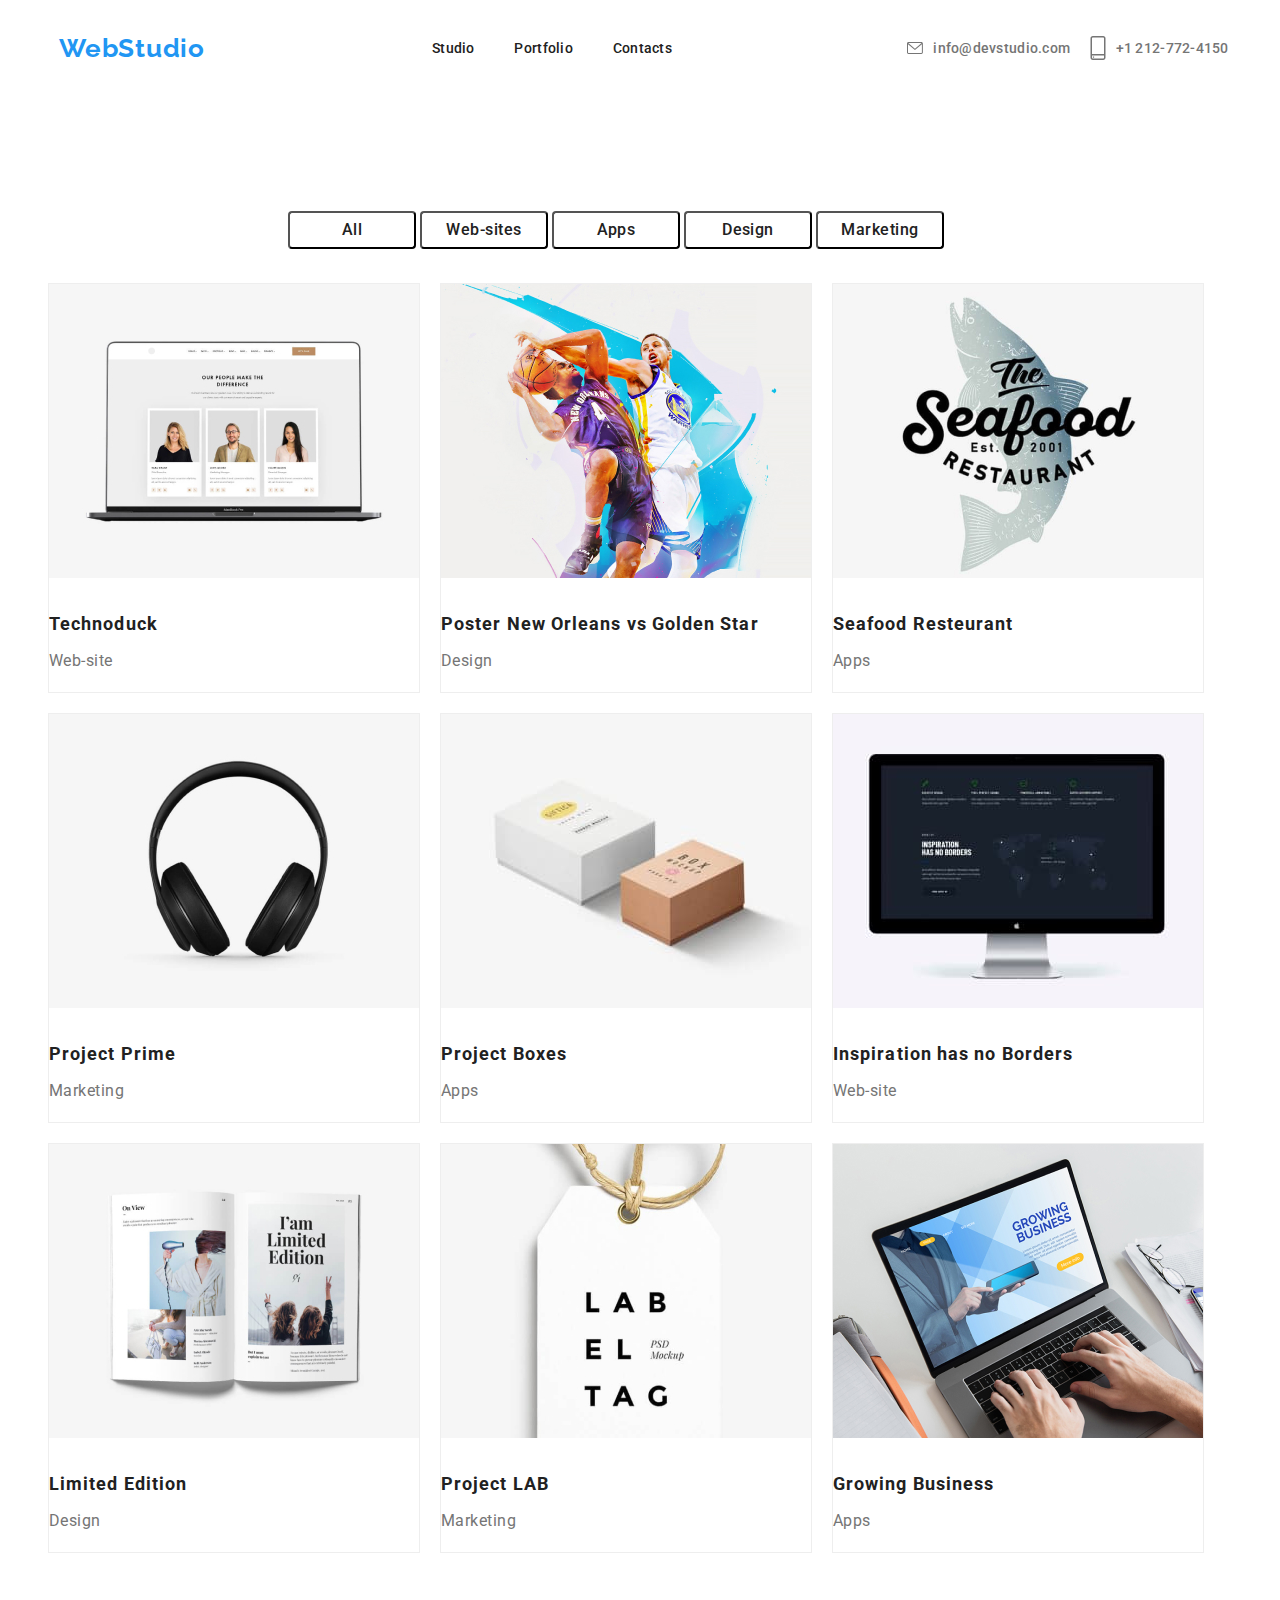
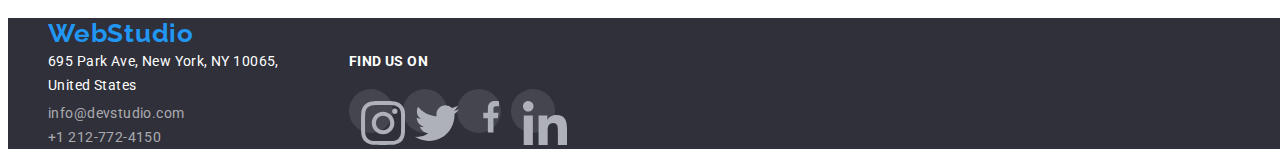
==== portfolio.html @ 3897c5bf "initial commit" ====
<!DOCTYPE html>
<html lang="en">
  <head>
    <meta charset="UTF-8" />
    <meta http-equiv="X-UA-Compatible" content="IE=edge" />
    <meta name="viewport" content="width=device-width" />
    <title>goit-markup-hw-04-portfolio</title>
    <!--podlinkowany normalizator-->
    <link
      rel="stylesheet"
      href="https://cdnjs.cloudflare.com/ajax/libs/modern-normalize/1.1.0/modern-normalize.min.css"
      integrity="sha512-wpPYUAdjBVSE4KJnH1VR1HeZfpl1ub8YT/NKx4PuQ5NmX2tKuGu6U/JRp5y+Y8XG2tV+wKQpNHVUX03MfMFn9Q=="
      crossorigin="anonymous"
      referrerpolicy="no-referrer"
    />
    <link rel="stylesheet" href="./css/style.css" />
    <link rel="preconnect" href="https://fonts.googleapis.com" />
    <link rel="preconnect" href="https://fonts.gstatic.com" crossorigin />
    <link
      href="https://fonts.googleapis.com/css2?family=Raleway:wght@700&family=Roboto:wght@400;500;700;900&display=swap"
      rel="stylesheet"
    />
  </head>
  <body>
    <header>
      <ul class="header-flex container">
        <li class="header-item-1">
          <a class="header-logo" href="./index.html"> WebStudio</a>
        </li>
        <li class="header-item-2">
          <ul class="header-nav-list">
            <li class="header-nav-studio">
              <a href="./index.html">Studio</a>
            </li>
            <li class="header-nav-portfolio">
              <a href="./portfolio.html">Portfolio</a>
            </li>
            <li class="header-nav-contacts"><a href="#">Contacts</a></li>
          </ul>
        </li>
        <li class="header-item-3">
          <ul class="header-contacts-list">
            <li class="header-contact-list-item">
              <svg class="header-contact-list-icon">
                <use href="./images/icons.svg#icon-envelope"></use>
              </svg>
              <a class="header-contact-link-mail" href="info@devstudio.com">
                info@devstudio.com
              </a>
            </li>
            <li class="header-contact-list-item">
              <svg class="header-contact-list-icon">
                <use href="./images/icons.svg#icon-smartphone"></use>
              </svg>
              <a class="header-contact-link-tel" href="tel:+12127724150"
                >+1 212-772-4150
              </a>
            </li>
          </ul>
        </li>
      </ul>
    </header>
    <main class="portfolio container">
      <section class="filters">
        <button type="button" class="filter-button">All</button>
        <button type="button" class="filter-button">Web-sites</button>
        <button type="button" class="filter-button">Apps</button>
        <button type="button" class="filter-button">Design</button>
        <button type="button" class="filter-button">Marketing</button>
      </section>
      <section class="projects">
        <!--section class="projects-row-1"-->
        <div class="project-box">
          <img
            width="370px"
            alt="website design on laptop screen"
            src="./images/laptop-website-desing.jpg"
          />
          <div class="row-title">
            <h4>Technoduck</h4>
            <p class="row-description">Web-site</p>
          </div>
        </div>
        <div class="project-box">
          <img
            width="370px"
            alt="basketball players"
            src="./images/basketball-players.jpg"
          />
          <div class="row-title">
            <h4>Poster New Orleans vs Golden Star</h4>
            <p class="row-description">Design</p>
          </div>
        </div>
        <div class="project-box">
          <img
            width="370px"
            alt="logo of the seafood resteurant"
            src="./images/seafood.jpg"
          />
          <div class="row-title">
            <h4>Seafood Resteurant</h4>
            <p class="row-description">Apps</p>
          </div>
        </div>
        <!--section class="projects-row-2"-->
        <div class="project-box">
          <img
            width="370px"
            alt="black headphones"
            src="./images/headphones.jpg"
          />
          <div class="row-title">
            <h4>Project Prime</h4>
            <p class="row-description">Marketing</p>
          </div>
        </div>
        <div class="project-box">
          <img width="370px" alt="project boxes" src="./images/boxes.jpg" />
          <div class="row-title">
            <h4>Project Boxes</h4>
            <p class="row-description">Apps</p>
          </div>
        </div>
        <div class="project-box">
          <img
            width="370px"
            alt="website opened on monitor"
            src="./images/monitor-website-design.jpg"
          />
          <div class="row-title">
            <h4>Inspiration has no Borders</h4>
            <p class="row-description">Web-site</p>
          </div>
        </div>
        <!--section class="projects-row-3"-->
        <div class="project-box">
          <img
            width="370px"
            alt="opened magazine with written contenet inside"
            src="./images/limited-edition.jpg"
          />
          <div class="row-title">
            <h4>Limited Edition</h4>
            <p class="row-description">Design</p>
          </div>
        </div>
        <div class="project-box">
          <img
            width="370px"
            alt="white label with description"
            src="./images/label-tag.jpg"
          />
          <div class="row-title">
            <h4>Project LAB</h4>
            <p class="row-description">Marketing</p>
          </div>
        </div>
        <div class="project-box">
          <img
            width="370px"
            alt="grownig business website page open on laptop"
            src="./images/growing-business.jpg"
          />
          <div class="row-title">
            <h4>Growing Business</h4>
            <p class="row-description">Apps</p>
          </div>
        </div>
      </section>
    </main>
    <footer>
      <div class="footer-container">
        <div class="footer-1">
          <a class="footer-logo" href="#">WebStudio</a>
          <p class="footer-address">
            695 Park Ave, New York, NY 10065,<br />
            United States
          </p>
          <ul class="footer-contacts-list">
            <li>info@devstudio.com</li>
            <li>+1 212-772-4150</li>
          </ul>
        </div>
        <div class="footer-2">
          <p class="find-us-on">FIND US ON</p>
          <ul class="footer-social-media">
            <li class="footer-2-item">
              <svg class="footer-icon">
                <use href="./images/icons.svg#icon-instagram"></use>
              </svg>
            </li>
            <li class="footer-2-item">
              <svg class="footer-icon">
                <use href="./images/icons.svg#icon-twitter"></use>
              </svg>
            </li>
            <li class="footer-2-item">
              <svg class="footer-icon">
                <use href="./images/icons.svg#icon-facebook"></use>
              </svg>
            </li>
            <li class="footer-2-item">
              <svg class="footer-icon">
                <use href="./images/icons.svg#icon-linkedin"></use>
              </svg>
            </li>
          </ul>
        </div>
      </div>
    </footer>
  </body>
</html>
---- css/style.css ----
/*Variables library*/
:root {
  /*colors*/
  --main-backroung-color: #ffffff;
  --sec-background-color-dark: #2f303a;
  --third-backround-color-gray: #f5f4fa;
  --main-text-color: #212121;
  --sec-text-color-gray: #757575;
  --text-color-white: #ffffff;
  --additional-color: #2196f3;
  /*links and buttons*/
  --cursor: pointer;
}

body {
  width: 100%;
  font-family: "Roboto", sans-serif;
  color: var(--main-text-color);
  background: var(--main-backroung-color);
}
.container {
  width: 1200px;
  margin: auto;
}
.section {
  padding: 94px 0px 94px 0px;
}
a {
  color: var(--main-text-color);
}
a:link {
  text-decoration: none;
}
a:hover {
  color: var(--additional-color);
  text-decoration: none;
  cursor: var(--cursor);
}
button:hover {
  box-shadow: 0px 4px 4px rgba(0, 0, 0, 0.15);
  border-radius: 4px;
  cursor: var(--cursor);
}
/*Header*/
.header {
  width: 100%;
  border: 1px solid #ececec;
}
.header-flex {
  height: 80px;
  margin: auto;
  display: flex;
  list-style: none;
  justify-content: space-between;
  align-items: center;
  padding: 0;
}
.header-item-1 {
  width: 14%;
}
.header-logo {
  display: block;
  text-align: center;
  font-family: "Raleway";
  font-style: normal;
  font-weight: 700;
  font-size: 26px;
  line-height: 31px;

  letter-spacing: 0.03em;

  color: var(--additional-color);
}
.header-item-2 {
  width: 20%;
}
.header-nav-list {
  display: flex;
  justify-content: space-between;
  padding: 0;
  list-style-type: none;
}
.header-nav-studio {
  text-decoration: none;

  font-family: "Roboto";
  font-style: normal;
  font-weight: 500;
  font-size: 14px;
  line-height: 16px;
  letter-spacing: 0.02em;
  color: var(--main-text-color);
}
.header-nav-portfolio {
  font-family: "Roboto";
  font-style: normal;
  font-weight: 500;
  font-size: 14px;
  line-height: 16px;
  letter-spacing: 0.02em;

  color: var(--main-text-color);
}

.header-nav-contacts {
  font-family: "Roboto";
  font-style: normal;
  font-weight: 500;
  font-size: 14px;
  line-height: 16px;
  letter-spacing: 0.02em;

  color: var(--main-text-color);
}
.header-item-3 {
  width: 30%;
}
.header-contacts-list {
  display: flex;
  list-style-type: none;
  justify-content: space-evenly;
  padding: 0;
  height: auto;
}
.header-contact-list-item {
  display: flex;
  justify-content: space-between;
  align-items: center;
  width: fit-content;
}
.header-contact-list-item:hover {
  stroke: var(--additional-color);
  cursor: var(--cursor);
}
.header-contact-list-icon {
  width: 16px;
  height: 24px;
  margin-right: 10px;
}
.header-contact-link-mail {
  font-family: "Roboto";
  font-style: normal;
  font-weight: 500;
  font-size: 14px;
  line-height: 16px;
  letter-spacing: 0.02em;

  color: var(--sec-text-color-gray);
}
.header-contact-link-tel {
  font-family: "Roboto";
  font-style: normal;
  font-weight: 500;
  font-size: 14px;
  line-height: 16px;
  letter-spacing: 0.02em;

  color: var(--sec-text-color-gray);
}
/* Main-index*/

/*Title section*/
.title {
  width: 100%;
  height: 600px;
  padding: 200px 0px 200px 0px;
  background: var(--sec-background-color-dark);
  background-image: linear-gradient(#2f303a66, #2f303a66),
    url(../images/title-img.jpg);
  background-repeat: no-repeat;
  background-size: cover;
  background-position: 50% 50%;
}

h1 {
  width: 66%;
  margin: auto;
  font-family: "Roboto";
  font-style: normal;
  font-weight: 900;
  font-size: 44px;
  line-height: 60px;

  text-align: center;
  letter-spacing: 0.06em;

  color: var(--text-color-white);
}
.button-title {
  display: block;
  margin: auto;
  margin-top: 30px;
  height: 50px;
  font-family: "Roboto";
  font-style: normal;
  font-weight: 700;
  font-size: 16px;
  line-height: 30px;
  letter-spacing: 0.06em;

  color: var(--text-color-white);

  background: var(--additional-color);
  box-shadow: 0px 4px 4px rgba(0, 0, 0, 0.15);
  border-radius: 4px;
  cursor: var(--cursor);
}
.button-title:hover {
  background: #188ce8;
  color: var(--text-color-white);
}
/*group-1*/
.group-1-list {
  display: flex;
  justify-content: space-evenly;
  list-style-type: none;
  padding: 0;
  margin: 0;
}
.group-1-list-item {
  width: 270px;
  height: 251px;
}
.group-1-icon-box {
  display: flex;
  justify-content: center;
  align-items: center;
  width: 270px;
  height: 120px;
  background: var(--third-backround-color-gray);
  border-radius: 4px;
}
.group-1-icon {
  width: 70px;
  height: 70px;
}
.group-1-header {
  font-family: "Roboto";
  font-style: normal;
  font-weight: 700;
  font-size: 14px;
  line-height: 16px;
  letter-spacing: 0.03em;
  margin: 30px 0px 0px 0px;

  color: var(--main-text-color);
}
.group-1-content {
  height: 97px;
  margin: 10px 10px 0px 0px;

  font-family: "Roboto";
  font-style: normal;
  font-weight: 400;
  font-size: 14px;
  line-height: 24px;
  letter-spacing: 0.03em;
  color: var(--sec-text-color-gray);
}

/*what-we-do*/
.what-we-do {
  padding-top: 100px;
}
.what-we-do-header {
  width: 20%;
  margin: auto;
  font-family: "Roboto";
  font-style: normal;
  font-weight: 700;
  font-size: 36px;
  line-height: 42px;
  text-align: center;
  letter-spacing: 0.03em;

  color: var(--main-text-color);
}
.what-we-do-list {
  display: flex;
  justify-content: space-evenly;
  padding: 0;
  margin: 50px 0px 0px 0px;
  list-style: none;
}
/*our-team*/
.our-team {
  width: 100%;
  height: auto;
  background: var(--third-backround-color-gray);
}
.our-team-header {
  display: block;
  margin: auto;
  width: 15%;

  font-family: "Roboto";
  font-style: normal;
  font-weight: 700;
  font-size: 35px;
  line-height: 42px;
  text-align: center;
  letter-spacing: 0.03em;

  color: var(--main-text-color);
}
.our-team-list {
  margin: auto;
  padding: 0;
  padding-top: 50px;
  text-align: center;
  display: flex;
  justify-content: space-evenly;
  list-style-type: none;
}
.team-cards {
  width: 270px;
  height: auto;

  opacity: 0.86;
  background: var(--main-backroung-color);

  box-shadow: 0px 1px 3px rgba(0, 0, 0, 0.12), 0px 1px 1px rgba(0, 0, 0, 0.14),
    0px 2px 1px rgba(0, 0, 0, 0.2);
  border-radius: 0px 0px 4px 4px;
}
.team-names {
  font-family: "Roboto";
  font-style: normal;
  font-weight: 500;
  font-size: 16px;
  line-height: 19px;

  text-align: center;
  letter-spacing: 0.03em;
}
.team-position {
  font-family: "Roboto";
  font-style: normal;
  font-weight: 400;
  font-size: 16px;
  line-height: 19px;
  color: var(--sec-text-color-gray);
  text-align: center;
  letter-spacing: 0.03em;
}
.team-social-media {
  display: flex;
  justify-content: space-evenly;
  align-items: center;
  width: 206px;
  height: 44px;
  margin: 16px 32px 30px 32px;
  padding: 0;
  list-style: none;
}
.team-social-media-item {
  width: 44px;
  height: 44px;
}
.team-social-media-item:hover {
  background-color: var(--additional-color);
  border-radius: 50%;
}
.team-icon {
  width: 44px;
  height: 44px;
  padding: 11px;
}
.team-icon:hover {
  --color1: var(--text-color-white);
  stroke: var(--text-color-white);
  cursor: var(--cursor);
}
/*Regular Customers*/
.regular-customers-header {
  display: block;
  margin: 0;
  font-family: "Roboto";
  font-style: normal;
  font-weight: 700;
  font-size: 36px;
  line-height: 42px;
  text-align: center;
  letter-spacing: 0.03em;
}
.regular-customers-list {
  display: flex;
  justify-content: space-between;
  margin: 0;
  padding: 0;
  padding-top: 50px;

  list-style: none;
}
.regular-customers-item {
  display: flex;
  justify-content: center;
  align-items: center;
  width: 170px;
  height: 92px;

  border: 1px solid #afb1b8;
  border-radius: 4px;
}
.regular-customers-item:hover {
  border: 1px solid var(--additional-color);
  border-radius: 4px;

  --color1: var(--additional-color);
  --color2: var(--additional-color);
  cursor: var(--cursor);
}
.regular-customers-icon {
  width: 106px;
  height: 60px;
}
/*Main-portfolio*/
.portfolio {
  height: fit-content;
  padding-top: 123px;
  padding-bottom: 65px;
}
.filters {
  margin: auto;
  width: 60%;
}
.filter-button {
  width: 128px;
  height: 38px;
  font-family: "Roboto";
  font-style: normal;
  font-weight: 500;
  font-size: 16px;
  line-height: 26px;

  text-align: center;
  letter-spacing: 0.03em;

  color: var(--main-text-color);

  background: var(--main-backroung-color);
  border-radius: 4px;
  cursor: pointer;
}
.filter-button:hover {
  background: var(--additional-color);
  box-shadow: 0px 3px 1px rgba(0, 0, 0, 0.1), 0px 1px 2px rgba(0, 0, 0, 0.08),
    0px 2px 2px rgba(0, 0, 0, 0.12);
  border-radius: 4px;

  font-family: "Roboto";
  font-style: normal;
  font-weight: 500;
  font-size: 16px;
  line-height: 26px;
  color: var(--text-color-white);
  text-align: center;
  letter-spacing: 0.03em;
}
.projects {
  padding-top: 34px;
  display: flex;
  flex-wrap: wrap;
  gap: 20px;
}

.project-box {
  flex-basis: calc(100%-2 * 20px) / 3;
  background: var(--main-backroung-color);
  border: 1px solid #eeeeee;
}
.project-box:hover {
  box-shadow: 0px 1px 1px rgba(0, 0, 0, 0.12), 0px 4px 4px rgba(0, 0, 0, 0.06),
    1px 4px 6px rgba(0, 0, 0, 0.16);
}
.row-title {
  margin-top: 20px;
  margin-bottom: 0px;
}
h4 {
  margin-bottom: 4px;
  font-family: "Roboto";
  font-style: normal;
  font-weight: 700;
  font-size: 18px;
  line-height: 36px;
  letter-spacing: 0.06em;
  text-align: left;
  color: var(--main-text-color);
}
.row-description {
  font-family: "Roboto";
  font-style: normal;
  font-weight: 400;
  font-size: 16px;
  line-height: 30px;
  text-align: left;
  letter-spacing: 0.03em;
  margin-top: 4px;

  color: var(--sec-text-color-gray);
}

/*Footer*/
footer {
  width: 100%;
  background: var(--sec-background-color-dark);
}
.footer-container {
  display: flex;
  justify-content: flex-start;
  align-items: center;
  width: 1200px;
  margin: auto;
}
.footer-logo {
  display: block;
  font-family: "Raleway";
  font-style: normal;
  font-weight: 700;
  font-size: 26px;
  line-height: 31px;

  letter-spacing: 0.03em;

  color: var(--additional-color);
}
.footer-address {
  margin: 0;
  font-family: "Roboto";
  font-style: normal;
  font-weight: 400;
  font-size: 14px;
  line-height: 24px;

  letter-spacing: 0.03em;

  color: var(--text-color-white);
}
.footer-contacts-list {
  padding: 0;
  margin: 0;
  margin-top: 4px;
  list-style-type: none;
  font-family: "Roboto";
  font-style: normal;
  font-weight: 400;
  font-size: 14px;
  line-height: 24px;

  letter-spacing: 0.03em;

  color: rgba(255, 255, 255, 0.6);
}
.footer-2 {
  width: 206px;
  height: auto;
  margin: 20px 0px 0px 70px;
}
.find-us-on {
  width: fit-content;
  height: 16px;
  margin: 0;
  font-family: "Roboto";
  font-style: normal;
  font-weight: 700;
  font-size: 14px;
  line-height: 16px;
  letter-spacing: 0.03em;

  color: var(--text-color-white);
}
.footer-social-media {
  display: flex;
  justify-content: space-between;
  align-items: center;
  width: 206px;
  padding: 0;
  margin: 20px 0px 0px 0px;

  list-style: none;
}
.footer-2-item {
  width: 44px;
  height: 44px;

  background-color: #ffffff1a;
  border-radius: 50%;
}
.footer-2-item:hover {
  background-color: var(--additional-color);
  --color1: var(--text-color-white);
  cursor: var(--cursor);
}
.footer-icon {
  width: 44px;
  height: 44px;
  padding: 12px;
}
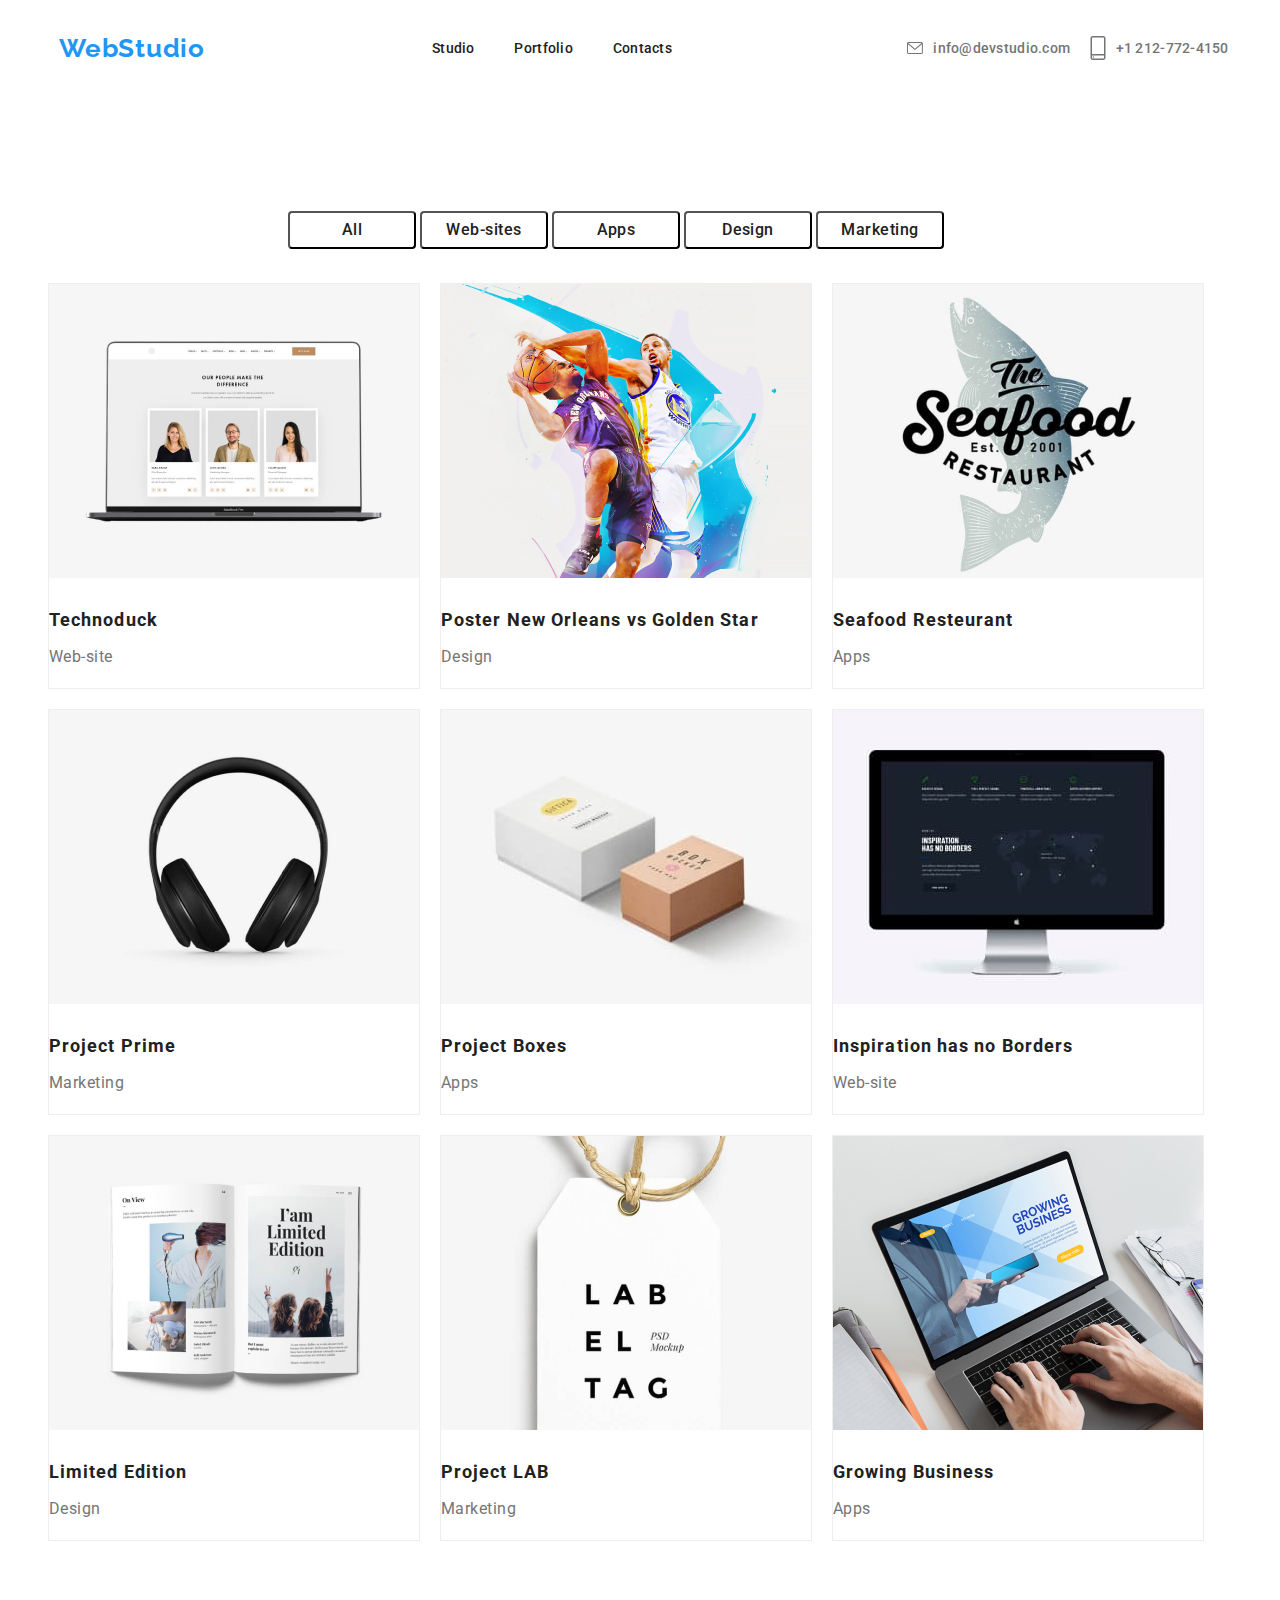
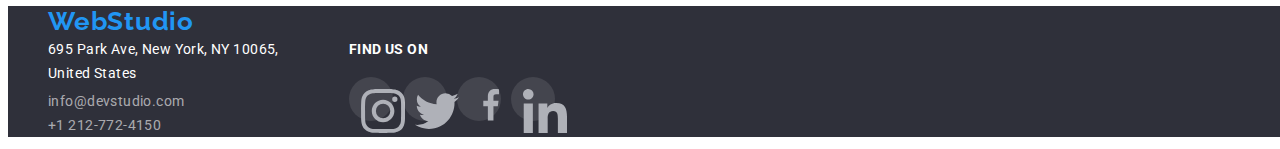
==== commit 0c9d71b1: "overlay boxes added to portfolio.html projects" ====
--- a/portfolio.html
+++ b/portfolio.html
@@ -71,33 +71,60 @@
       <section class="projects">
         <!--section class="projects-row-1"-->
         <div class="project-box">
-          <img
-            width="370px"
-            alt="website design on laptop screen"
-            src="./images/laptop-website-desing.jpg"
-          />
+          <div class="up">
+            <img
+              width="370px"
+              alt="website design on laptop screen"
+              src="./images/laptop-website-desing.jpg"
+            />
+            <div class="overlay">
+              <p class="overlay-content">
+                Technoduck is a state-of-the-art coronavirus distribution
+                platform. Companies use this platform for digital espionage and
+                attacks on competitors' secure servers.
+              </p>
+            </div>
+          </div>
           <div class="row-title">
             <h4>Technoduck</h4>
             <p class="row-description">Web-site</p>
           </div>
         </div>
         <div class="project-box">
-          <img
-            width="370px"
-            alt="basketball players"
-            src="./images/basketball-players.jpg"
-          />
+          <div class="up">
+            <img
+              width="370px"
+              alt="basketball players"
+              src="./images/basketball-players.jpg"
+            />
+            <div class="overlay">
+              <p class="overlay-content">
+                Technoduck is a state-of-the-art coronavirus distribution
+                platform. Companies use this platform for digital espionage and
+                attacks on competitors' secure servers.
+              </p>
+            </div>
+          </div>
           <div class="row-title">
             <h4>Poster New Orleans vs Golden Star</h4>
             <p class="row-description">Design</p>
           </div>
         </div>
         <div class="project-box">
-          <img
-            width="370px"
-            alt="logo of the seafood resteurant"
-            src="./images/seafood.jpg"
-          />
+          <div class="up">
+            <img
+              width="370px"
+              alt="logo of the seafood resteurant"
+              src="./images/seafood.jpg"
+            />
+            <div class="overlay">
+              <p class="overlay-content">
+                Technoduck is a state-of-the-art coronavirus distribution
+                platform. Companies use this platform for digital espionage and
+                attacks on competitors' secure servers.
+              </p>
+            </div>
+          </div>
           <div class="row-title">
             <h4>Seafood Resteurant</h4>
             <p class="row-description">Apps</p>
@@ -105,29 +132,56 @@
         </div>
         <!--section class="projects-row-2"-->
         <div class="project-box">
-          <img
-            width="370px"
-            alt="black headphones"
-            src="./images/headphones.jpg"
-          />
+          <div class="up">
+            <img
+              width="370px"
+              alt="black headphones"
+              src="./images/headphones.jpg"
+            />
+            <div class="overlay">
+              <p class="overlay-content">
+                Technoduck is a state-of-the-art coronavirus distribution
+                platform. Companies use this platform for digital espionage and
+                attacks on competitors' secure servers.
+              </p>
+            </div>
+          </div>
           <div class="row-title">
             <h4>Project Prime</h4>
             <p class="row-description">Marketing</p>
           </div>
         </div>
         <div class="project-box">
-          <img width="370px" alt="project boxes" src="./images/boxes.jpg" />
+          <div class="up">
+            <img width="370px" alt="project boxes" src="./images/boxes.jpg" />
+            <div class="overlay">
+              <p class="overlay-content">
+                Technoduck is a state-of-the-art coronavirus distribution
+                platform. Companies use this platform for digital espionage and
+                attacks on competitors' secure servers.
+              </p>
+            </div>
+          </div>
           <div class="row-title">
             <h4>Project Boxes</h4>
             <p class="row-description">Apps</p>
           </div>
         </div>
         <div class="project-box">
-          <img
-            width="370px"
-            alt="website opened on monitor"
-            src="./images/monitor-website-design.jpg"
-          />
+          <div class="up">
+            <img
+              width="370px"
+              alt="website opened on monitor"
+              src="./images/monitor-website-design.jpg"
+            />
+            <div class="overlay">
+              <p class="overlay-content">
+                Technoduck is a state-of-the-art coronavirus distribution
+                platform. Companies use this platform for digital espionage and
+                attacks on competitors' secure servers.
+              </p>
+            </div>
+          </div>
           <div class="row-title">
             <h4>Inspiration has no Borders</h4>
             <p class="row-description">Web-site</p>
@@ -135,33 +189,60 @@
         </div>
         <!--section class="projects-row-3"-->
         <div class="project-box">
-          <img
-            width="370px"
-            alt="opened magazine with written contenet inside"
-            src="./images/limited-edition.jpg"
-          />
+          <div class="up">
+            <img
+              width="370px"
+              alt="opened magazine with written contenet inside"
+              src="./images/limited-edition.jpg"
+            />
+            <div class="overlay">
+              <p class="overlay-content">
+                Technoduck is a state-of-the-art coronavirus distribution
+                platform. Companies use this platform for digital espionage and
+                attacks on competitors' secure servers.
+              </p>
+            </div>
+          </div>
           <div class="row-title">
             <h4>Limited Edition</h4>
             <p class="row-description">Design</p>
           </div>
         </div>
         <div class="project-box">
-          <img
-            width="370px"
-            alt="white label with description"
-            src="./images/label-tag.jpg"
-          />
+          <div class="up">
+            <img
+              width="370px"
+              alt="white label with description"
+              src="./images/label-tag.jpg"
+            />
+            <div class="overlay">
+              <p class="overlay-content">
+                Technoduck is a state-of-the-art coronavirus distribution
+                platform. Companies use this platform for digital espionage and
+                attacks on competitors' secure servers.
+              </p>
+            </div>
+          </div>
           <div class="row-title">
             <h4>Project LAB</h4>
             <p class="row-description">Marketing</p>
           </div>
         </div>
         <div class="project-box">
-          <img
-            width="370px"
-            alt="grownig business website page open on laptop"
-            src="./images/growing-business.jpg"
-          />
+          <div class="up">
+            <img
+              width="370px"
+              alt="grownig business website page open on laptop"
+              src="./images/growing-business.jpg"
+            />
+            <div class="overlay">
+              <p class="overlay-content">
+                Technoduck is a state-of-the-art coronavirus distribution
+                platform. Companies use this platform for digital espionage and
+                attacks on competitors' secure servers.
+              </p>
+            </div>
+          </div>
           <div class="row-title">
             <h4>Growing Business</h4>
             <p class="row-description">Apps</p>
--- a/css/style.css
+++ b/css/style.css
@@ -27,6 +27,9 @@
 }
 a {
   color: var(--main-text-color);
+  transition-property: color;
+  transition-duration: 250ms;
+  transition-timing-function: cubic-bezier(0.4, 0, 0.2, 1);
 }
 a:link {
   text-decoration: none;
@@ -204,10 +207,69 @@
   box-shadow: 0px 4px 4px rgba(0, 0, 0, 0.15);
   border-radius: 4px;
   cursor: var(--cursor);
+
+  transition-property: background-color, color;
+  transition-duration: 250ms;
+  transition-timing-function: cubic-bezier(0.4, 0, 0.2, 1);
 }
 .button-title:hover {
   background: #188ce8;
   color: var(--text-color-white);
+}
+.modal {
+  position: fixed;
+  width: 100%;
+  height: 100%;
+  left: 0px;
+  top: 0px;
+  z-index: 1;
+  display: flex;
+  justify-content: center;
+  align-items: center;
+  background: #00000033;
+
+  transition-property: all;
+  transition-duration: 250ms;
+  transition-timing-function: cubic-bezier(0.4, 0, 0.2, 1);
+}
+.is-hidden {
+  pointer-events: none;
+  visibility: hidden;
+  opacity: 1;
+}
+.modal-content {
+  position: relative;
+  width: 528px;
+  height: 581px;
+  background-color: var(--main-backroung-color);
+  box-shadow: 0px 1px 3px rgba(0, 0, 0, 0.12), 0px 1px 1px rgba(0, 0, 0, 0.14),
+    0px 2px 1px rgba(0, 0, 0, 0.2);
+  border-radius: 4px;
+}
+.modal-close {
+  position: absolute;
+  top: 3px;
+  right: 3px;
+  width: 30px;
+  height: 30px;
+  padding: 0;
+  display: flex;
+  align-items: center;
+  justify-content: center;
+
+  background-color: var(--main-backroung-color);
+  border: 1px solid rgba(0, 0, 0, 0.1);
+  border-radius: 50%;
+}
+.modal-close:hover {
+  background-color: var(--additional-color);
+  border: 1px solid rgba(0, 0, 0, 0.1);
+  border-radius: 50%;
+  fill: var(--text-color-white);
+}
+.modal-close-icon {
+  width: 18px;
+  height: 18px;
 }
 /*group-1*/
 .group-1-list {
@@ -356,6 +418,9 @@
 .team-social-media-item {
   width: 44px;
   height: 44px;
+  transition-property: background-color, border-radius;
+  transition-duration: 250ms;
+  transition-timing-function: cubic-bezier(0.4, 0, 0.2, 1);
 }
 .team-social-media-item:hover {
   background-color: var(--additional-color);
@@ -365,6 +430,9 @@
   width: 44px;
   height: 44px;
   padding: 11px;
+  transition-property: --color1, stroke;
+  transition-duration: 250ms;
+  transition-timing-function: cubic-bezier(0.4, 0, 0.2, 1);
 }
 .team-icon:hover {
   --color1: var(--text-color-white);
@@ -401,6 +469,10 @@
 
   border: 1px solid #afb1b8;
   border-radius: 4px;
+
+  transition-property: border, border-radius, --color1, --color2;
+  transition-duration: 250ms;
+  transition-timing-function: cubic-bezier(0.4, 0, 0.2, 1);
 }
 .regular-customers-item:hover {
   border: 1px solid var(--additional-color);
@@ -441,6 +513,10 @@
   background: var(--main-backroung-color);
   border-radius: 4px;
   cursor: pointer;
+
+  transition-property: background-color, box-shadow, border-radius, color;
+  transition-duration: 250ms;
+  transition-timing-function: cubic-bezier(0.4, 0, 0.2, 1);
 }
 .filter-button:hover {
   background: var(--additional-color);
@@ -448,14 +524,7 @@
     0px 2px 2px rgba(0, 0, 0, 0.12);
   border-radius: 4px;
 
-  font-family: "Roboto";
-  font-style: normal;
-  font-weight: 500;
-  font-size: 16px;
-  line-height: 26px;
   color: var(--text-color-white);
-  text-align: center;
-  letter-spacing: 0.03em;
 }
 .projects {
   padding-top: 34px;
@@ -468,10 +537,50 @@
   flex-basis: calc(100%-2 * 20px) / 3;
   background: var(--main-backroung-color);
   border: 1px solid #eeeeee;
+  transition-property: box-shadow;
+  transition-duration: 250ms;
+  transition-timing-function: cubic-bezier(0.4, 0, 0.2, 1);
 }
 .project-box:hover {
   box-shadow: 0px 1px 1px rgba(0, 0, 0, 0.12), 0px 4px 4px rgba(0, 0, 0, 0.06),
     1px 4px 6px rgba(0, 0, 0, 0.16);
+  cursor: var(--cursor);
+}
+.project-box:hover .overlay {
+  transform: translateX(0%);
+}
+.up {
+  position: relative;
+  width: 370px;
+  height: 294px;
+  overflow: hidden;
+}
+.overlay {
+  display: flex;
+  justify-content: center;
+  align-items: center;
+  position: absolute;
+  top: 0;
+  left: 0;
+
+  width: 370px;
+  height: 294px;
+  background: #2196f3e6;
+  transform: translateY(+100%);
+  transition: transform 250ms ease;
+  transition-timing-function: cubic-bezier(0.4, 0, 0.2, 1);
+}
+.overlay-content {
+  width: 322px;
+  height: 140px;
+  font-family: "Roboto";
+  font-style: normal;
+  font-weight: 400;
+  font-size: 18px;
+  line-height: 28px;
+  letter-spacing: 0.03em;
+
+  color: #ffffff;
 }
 .row-title {
   margin-top: 20px;
@@ -586,6 +695,9 @@
 
   background-color: #ffffff1a;
   border-radius: 50%;
+  transition-property: background-color, --color1;
+  transition-duration: 250ms;
+  transition-timing-function: cubic-bezier(0.4, 0, 0.2, 1);
 }
 .footer-2-item:hover {
   background-color: var(--additional-color);
